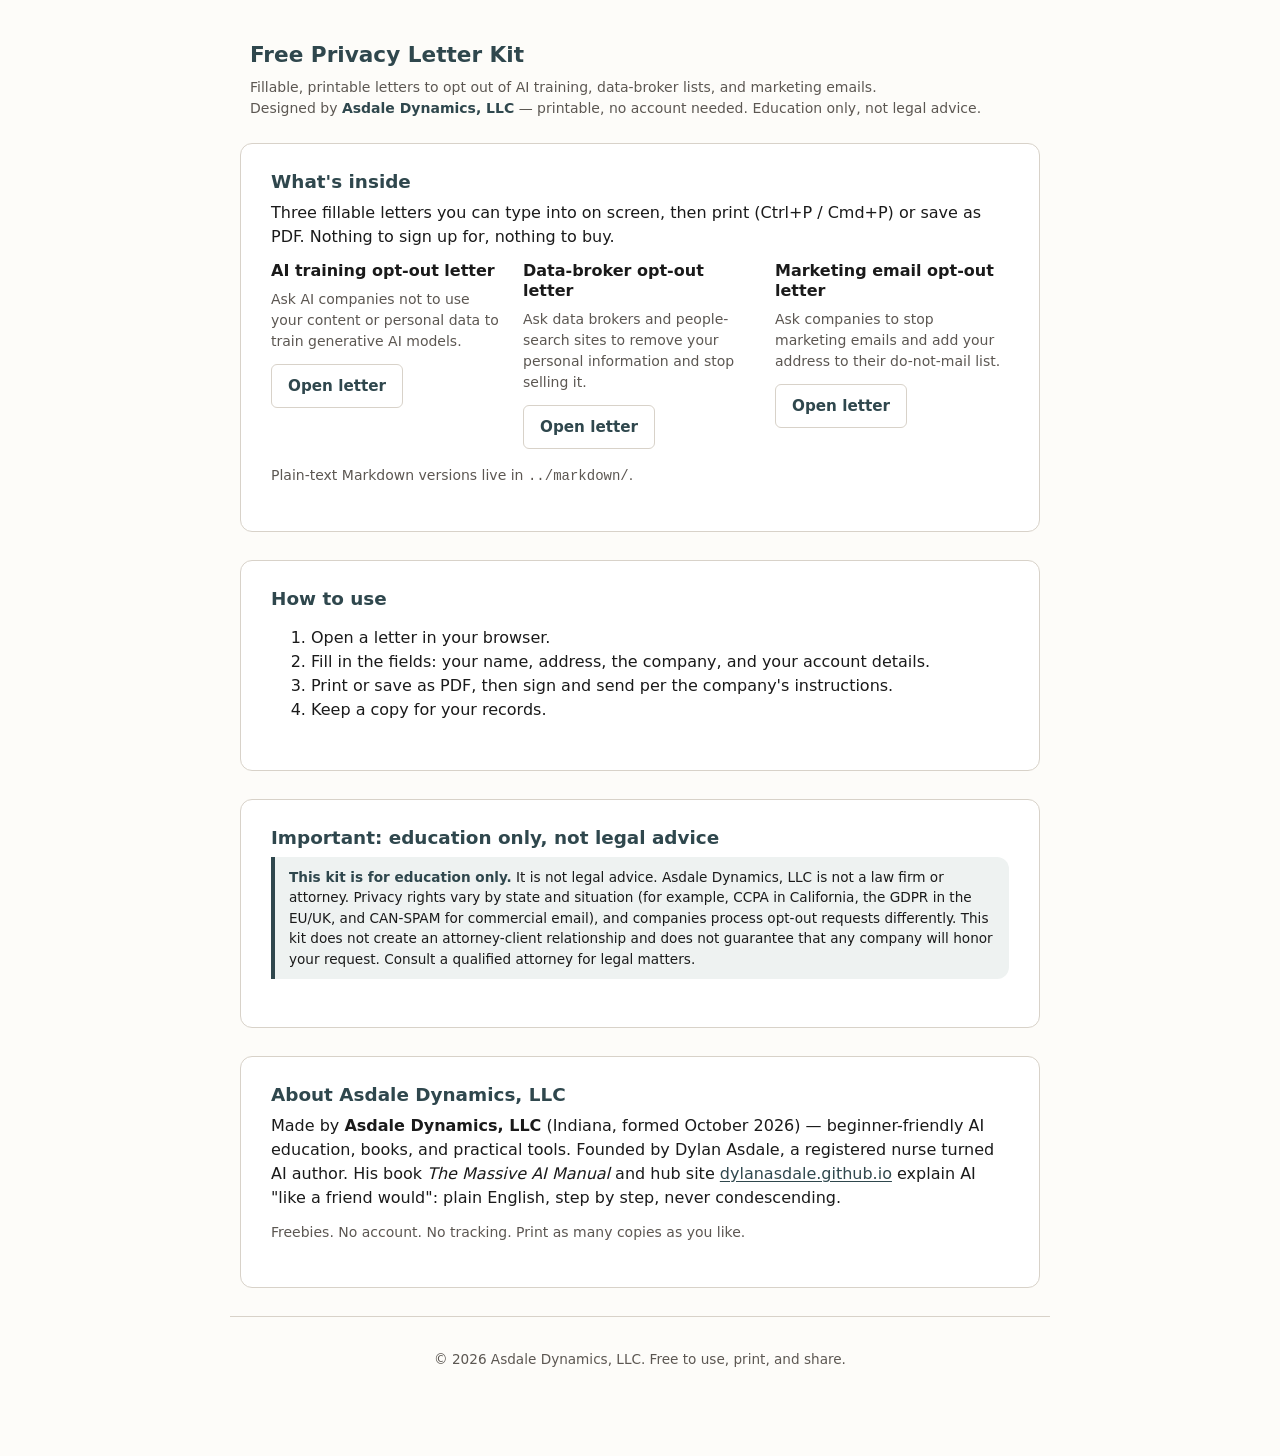
==== print/index.html @ efcdda52 "Add free privacy letter kit: fillable opt-out letters for AI training, data brokers, and marketing e" ====
<!DOCTYPE html>
<html lang="en">
<head>
<meta charset="utf-8">
<meta name="viewport" content="width=device-width, initial-scale=1">
<title>Free Privacy Letter Kit — Asdale Dynamics, LLC</title>
<meta name="description" content="Fillable, printable letters to opt out of AI training, data-broker lists, and marketing emails. Printable, no account needed. Education only, not legal advice.">
<link rel="stylesheet" href="../css/style.css">
</head>
<body>
<div class="container">
  <header class="site-header">
    <h1>Free Privacy Letter Kit</h1>
    <p class="credit">
      Fillable, printable letters to opt out of AI training, data-broker lists, and marketing emails.<br>
      Designed by <strong>Asdale Dynamics, LLC</strong> — printable, no account needed. Education only, not legal advice.
    </p>
  </header>

  <main>
    <section class="sheet">
      <h2>What's inside</h2>
      <p>Three fillable letters you can type into on screen, then print (Ctrl+P / Cmd+P) or save as PDF. Nothing to sign up for, nothing to buy.</p>
      <div class="row">
        <article>
          <h3>AI training opt-out letter</h3>
          <p class="small">Ask AI companies not to use your content or personal data to train generative AI models.</p>
          <a href="ai-training-opt-out.html" class="btn btn-outline">Open letter</a>
        </article>
        <article>
          <h3>Data-broker opt-out letter</h3>
          <p class="small">Ask data brokers and people-search sites to remove your personal information and stop selling it.</p>
          <a href="data-broker-opt-out.html" class="btn btn-outline">Open letter</a>
        </article>
        <article>
          <h3>Marketing email opt-out letter</h3>
          <p class="small">Ask companies to stop marketing emails and add your address to their do-not-mail list.</p>
          <a href="marketing-email-opt-out.html" class="btn btn-outline">Open letter</a>
        </article>
      </div>
      <p class="small">Plain-text Markdown versions live in <code>../markdown/</code>.</p>
    </section>

    <section class="sheet">
      <h2>How to use</h2>
      <ol>
        <li>Open a letter in your browser.</li>
        <li>Fill in the fields: your name, address, the company, and your account details.</li>
        <li>Print or save as PDF, then sign and send per the company's instructions.</li>
        <li>Keep a copy for your records.</li>
      </ol>
    </section>

    <section class="sheet">
      <h2>Important: education only, not legal advice</h2>
      <p class="disclaimer">
        <strong>This kit is for education only.</strong> It is not legal advice. Asdale Dynamics, LLC is not a law firm or attorney. Privacy rights vary by state and situation (for example, CCPA in California, the GDPR in the EU/UK, and CAN-SPAM for commercial email), and companies process opt-out requests differently. This kit does not create an attorney-client relationship and does not guarantee that any company will honor your request. Consult a qualified attorney for legal matters.
      </p>
    </section>

    <section class="sheet">
      <h2>About Asdale Dynamics, LLC</h2>
      <p>
        Made by <strong>Asdale Dynamics, LLC</strong> (Indiana, formed October 2026) — beginner-friendly AI education, books, and practical tools. Founded by Dylan Asdale, a registered nurse turned AI author. His book <em>The Massive AI Manual</em> and hub site <a href="https://dylanasdale.github.io" target="_blank" rel="noopener">dylanasdale.github.io</a> explain AI "like a friend would": plain English, step by step, never condescending.
      </p>
      <p class="small">Freebies. No account. No tracking. Print as many copies as you like.</p>
    </section>
  </main>

  <footer class="site-footer">
    &copy; 2026 Asdale Dynamics, LLC. Free to use, print, and share.
  </footer>
</div>
</body>
</html>
---- css/style.css ----
:root {
  --ink: #1a1a1a;
  --muted: #5c5752;
  --line: #d8d2c9;
  --paper: #fdfcf9;
  --card: #ffffff;
  --accent: #3e5c63;
  --accent-dark: #2f474d;
  --soft: #eef2f1;
  --radius: 12px;
  --radius-sm: 6px;
  --gap: 18px;
  --touch: 44px;
}

*,
*::before,
*::after {
  box-sizing: border-box;
}

html {
  line-height: 1.5;
  -webkit-text-size-adjust: 100%;
}

body {
  margin: 0;
  font-family: system-ui, -apple-system, Segoe UI, Roboto, Helvetica, Arial, sans-serif;
  color: var(--ink);
  background: var(--paper);
}

h1,
h2,
h3,
h4 {
  margin: 0 0 0.5rem 0;
  line-height: 1.25;
}

h1 {
  font-size: 1.5rem;
  color: var(--accent-dark);
}

h2 {
  font-size: 1.15rem;
  color: var(--accent-dark);
}

h3 {
  font-size: 1rem;
  color: var(--ink);
}

p {
  margin: 0 0 0.75rem 0;
}

.small {
  font-size: 0.875rem;
  color: var(--muted);
}

.container {
  max-width: 860px;
  margin: 0 auto;
  padding: var(--gap) 20px 56px;
}

.sheet {
  max-width: 800px;
  margin: 0 auto 28px;
  background: var(--card);
  border: 1px solid var(--line);
  border-radius: var(--radius);
  padding: 26px 30px 32px;
}

.sheet + .sheet {
  margin-top: 20px;
}

.site-header {
  padding: 24px 20px 12px;
}

.site-header h1 {
  font-size: 1.35rem;
  display: flex;
  align-items: center;
  gap: 10px;
}

.credit {
  color: var(--muted);
  font-size: 0.875rem;
  margin-top: 6px;
}

.credit strong {
  color: var(--accent-dark);
}

.disclaimer {
  background: var(--soft);
  border-left: 4px solid var(--accent-dark);
  padding: 10px 14px;
  font-size: 0.85rem;
  color: var(--ink);
  margin: 0 0 16px 0;
  border-radius: 0 var(--radius) var(--radius) 0;
}

.disclaimer strong {
  color: var(--accent-dark);
}

label {
  display: block;
  font-size: 0.85rem;
  font-weight: 600;
  color: var(--accent-dark);
  margin: 0 0 4px 0;
}

label small {
  font-weight: 400;
  color: var(--muted);
}

input[type="text"],
input[type="email"],
input[type="tel"],
input[type="date"],
select,
textarea {
  width: 100%;
  min-height: var(--touch);
  padding: 0.55rem 0.8rem;
  font-size: 1rem;
  font-family: inherit;
  color: var(--ink);
  background: #fff;
  border: 1px solid var(--line);
  border-radius: var(--radius-sm);
  outline: none;
}

input:focus,
select:focus,
textarea:focus {
  border-color: var(--accent);
  box-shadow: 0 0 0 3px rgba(62, 92, 99, 0.12);
}

textarea {
  resize: vertical;
  min-height: 100px;
}

.field {
  margin: 0 0 14px 0;
}

.row {
  display: grid;
  grid-template-columns: repeat(auto-fit, minmax(200px, 1fr));
  gap: var(--gap);
  margin: 0 0 16px 0;
}

.inline {
  display: inline-block;
  width: auto;
  min-height: auto;
  padding: 2px 6px;
  font-size: 0.95rem;
  border: 1px solid var(--line);
  background: #fff;
  border-radius: var(--radius-sm);
}

.letter {
  font-size: 1.05rem;
  line-height: 1.6;
}

.letter p {
  margin: 0 0 1.1rem 0;
}

.letter ul {
  margin: 0 0 1.1rem 0;
  padding-left: 1.25rem;
}

.letter li {
  margin: 0 0 0.4rem 0;
}

.re-block {
  border: 1px solid var(--line);
  background: var(--paper);
  border-radius: var(--radius-sm);
  padding: 12px 16px;
  margin: 0 0 18px 0;
  font-size: 0.95rem;
}

.re-block strong {
  color: var(--accent-dark);
}

.signature {
  margin-top: 30px;
}

.signature-line {
  border-top: 1px solid var(--ink);
  width: 260px;
  margin: 22px 0 4px 0;
}

.site-footer {
  padding: 32px 20px;
  color: var(--muted);
  font-size: 0.85rem;
  text-align: center;
  border-top: 1px solid var(--line);
}

a {
  color: var(--accent-dark);
  text-decoration: underline;
  text-underline-offset: 2px;
}

.btn {
  display: inline-flex;
  align-items: center;
  justify-content: center;
  gap: 6px;
  padding: 0.6rem 1rem;
  font-size: 0.95rem;
  font-weight: 600;
  color: #fff;
  background: var(--accent);
  border: none;
  border-radius: var(--radius-sm);
  cursor: pointer;
  text-decoration: none;
  min-height: var(--touch);
}

.btn:hover {
  background: var(--accent-dark);
}

.btn-outline {
  background: transparent;
  color: var(--accent-dark);
  border: 1px solid var(--line);
}

.btn-outline:hover {
  background: var(--soft);
}

@media print {
  html {
    -webkit-print-color-adjust: exact;
    print-color-adjust: exact;
  }

  body {
    background: #fff !important;
    color: #000;
    font-size: 10.5pt;
  }

  .no-print,
  .screen-only,
  .btn,
  .site-header,
  .site-footer {
    display: none !important;
  }

  .sheet {
    border: none;
    box-shadow: none;
    border-radius: 0;
    padding: 0 8px 16px;
    margin: 0;
    page-break-inside: avoid;
    background: #fff !important;
  }

  h1,
  h2,
  h3 {
    page-break-after: avoid;
  }

  input,
  select,
  textarea {
    background: #fff !important;
    color: #000;
    border: 1px solid #666 !important;
  }

  .inline {
    border: 1px solid #000 !important;
  }

  .signature-line {
    border-top: 1px solid #000 !important;
  }

  .disclaimer {
    background: #f0f0f0 !important;
    color: #000;
    border-left-color: #000 !important;
    -webkit-print-color-adjust: exact;
    print-color-adjust: exact;
  }

  @page {
    size: letter;
    margin: 16mm 14mm;
  }

  @page :first {
    margin-top: 12mm;
  }
}

.screen-only {
  display: block;
}
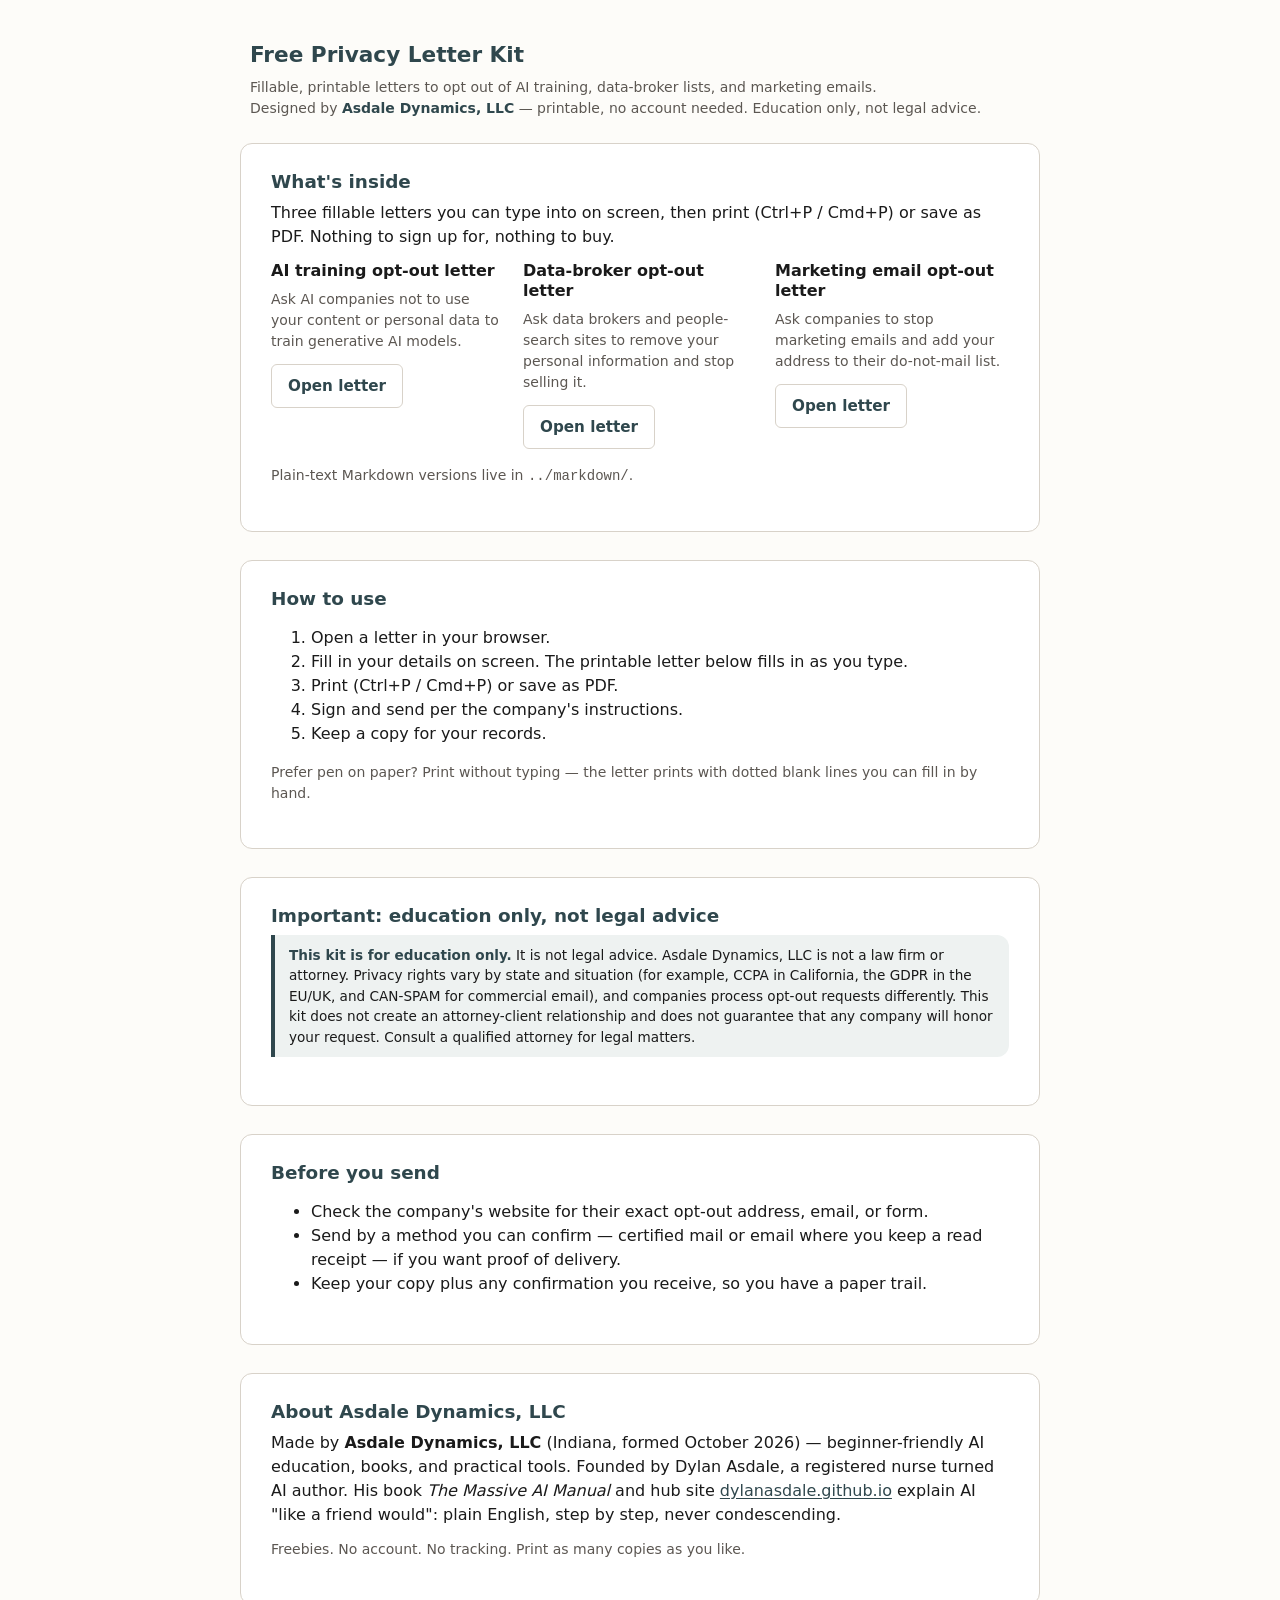
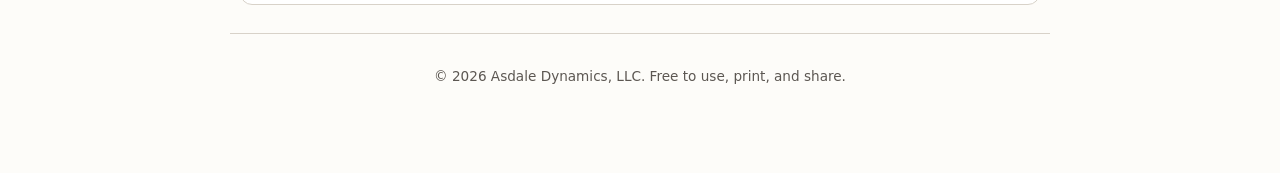
==== commit 9577679c: "Add free privacy letter kit: fillable printable opt-out letters for AI training, data brokers, and m" ====
--- a/print/index.html
+++ b/print/index.html
@@ -45,10 +45,12 @@
       <h2>How to use</h2>
       <ol>
         <li>Open a letter in your browser.</li>
-        <li>Fill in the fields: your name, address, the company, and your account details.</li>
-        <li>Print or save as PDF, then sign and send per the company's instructions.</li>
+        <li>Fill in your details on screen. The printable letter below fills in as you type.</li>
+        <li>Print (Ctrl+P / Cmd+P) or save as PDF.</li>
+        <li>Sign and send per the company's instructions.</li>
         <li>Keep a copy for your records.</li>
       </ol>
+      <p class="small">Prefer pen on paper? Print without typing — the letter prints with dotted blank lines you can fill in by hand.</p>
     </section>
 
     <section class="sheet">
@@ -56,6 +58,15 @@
       <p class="disclaimer">
         <strong>This kit is for education only.</strong> It is not legal advice. Asdale Dynamics, LLC is not a law firm or attorney. Privacy rights vary by state and situation (for example, CCPA in California, the GDPR in the EU/UK, and CAN-SPAM for commercial email), and companies process opt-out requests differently. This kit does not create an attorney-client relationship and does not guarantee that any company will honor your request. Consult a qualified attorney for legal matters.
       </p>
+    </section>
+
+    <section class="sheet">
+      <h2>Before you send</h2>
+      <ul>
+        <li>Check the company's website for their exact opt-out address, email, or form.</li>
+        <li>Send by a method you can confirm — certified mail or email where you keep a read receipt — if you want proof of delivery.</li>
+        <li>Keep your copy plus any confirmation you receive, so you have a paper trail.</li>
+      </ul>
     </section>
 
     <section class="sheet">
--- a/css/style.css
+++ b/css/style.css
@@ -173,13 +173,23 @@
 
 .inline {
   display: inline-block;
-  width: auto;
-  min-height: auto;
-  padding: 2px 6px;
-  font-size: 0.95rem;
-  border: 1px solid var(--line);
-  background: #fff;
-  border-radius: var(--radius-sm);
+  vertical-align: text-bottom;
+  min-width: 4px;
+  padding: 0 4px;
+  border-bottom: 1px dotted var(--line);
+}
+
+.fill {
+  display: inline-block;
+  vertical-align: text-bottom;
+  min-width: 120px;
+  padding: 0 4px;
+  border-bottom: 1px dotted var(--muted);
+  color: var(--ink);
+}
+
+.reline {
+  margin: 0 0 1.1rem 0;
 }
 
 .letter {
@@ -200,19 +210,6 @@
   margin: 0 0 0.4rem 0;
 }
 
-.re-block {
-  border: 1px solid var(--line);
-  background: var(--paper);
-  border-radius: var(--radius-sm);
-  padding: 12px 16px;
-  margin: 0 0 18px 0;
-  font-size: 0.95rem;
-}
-
-.re-block strong {
-  color: var(--accent-dark);
-}
-
 .signature {
   margin-top: 30px;
 }
@@ -220,7 +217,7 @@
 .signature-line {
   border-top: 1px solid var(--ink);
   width: 260px;
-  margin: 22px 0 4px 0;
+  margin: 22px 0 6px 0;
 }
 
 .site-footer {
@@ -258,6 +255,11 @@
   background: var(--accent-dark);
 }
 
+.btn:focus-visible {
+  outline: 3px solid var(--accent);
+  outline-offset: 2px;
+}
+
 .btn-outline {
   background: transparent;
   color: var(--accent-dark);
@@ -282,9 +284,7 @@
 
   .no-print,
   .screen-only,
-  .btn,
-  .site-header,
-  .site-footer {
+  .btn {
     display: none !important;
   }
 
@@ -304,16 +304,8 @@
     page-break-after: avoid;
   }
 
-  input,
-  select,
-  textarea {
-    background: #fff !important;
-    color: #000;
-    border: 1px solid #666 !important;
-  }
-
-  .inline {
-    border: 1px solid #000 !important;
+  .fill {
+    border-bottom: 1px dotted #999;
   }
 
   .signature-line {
